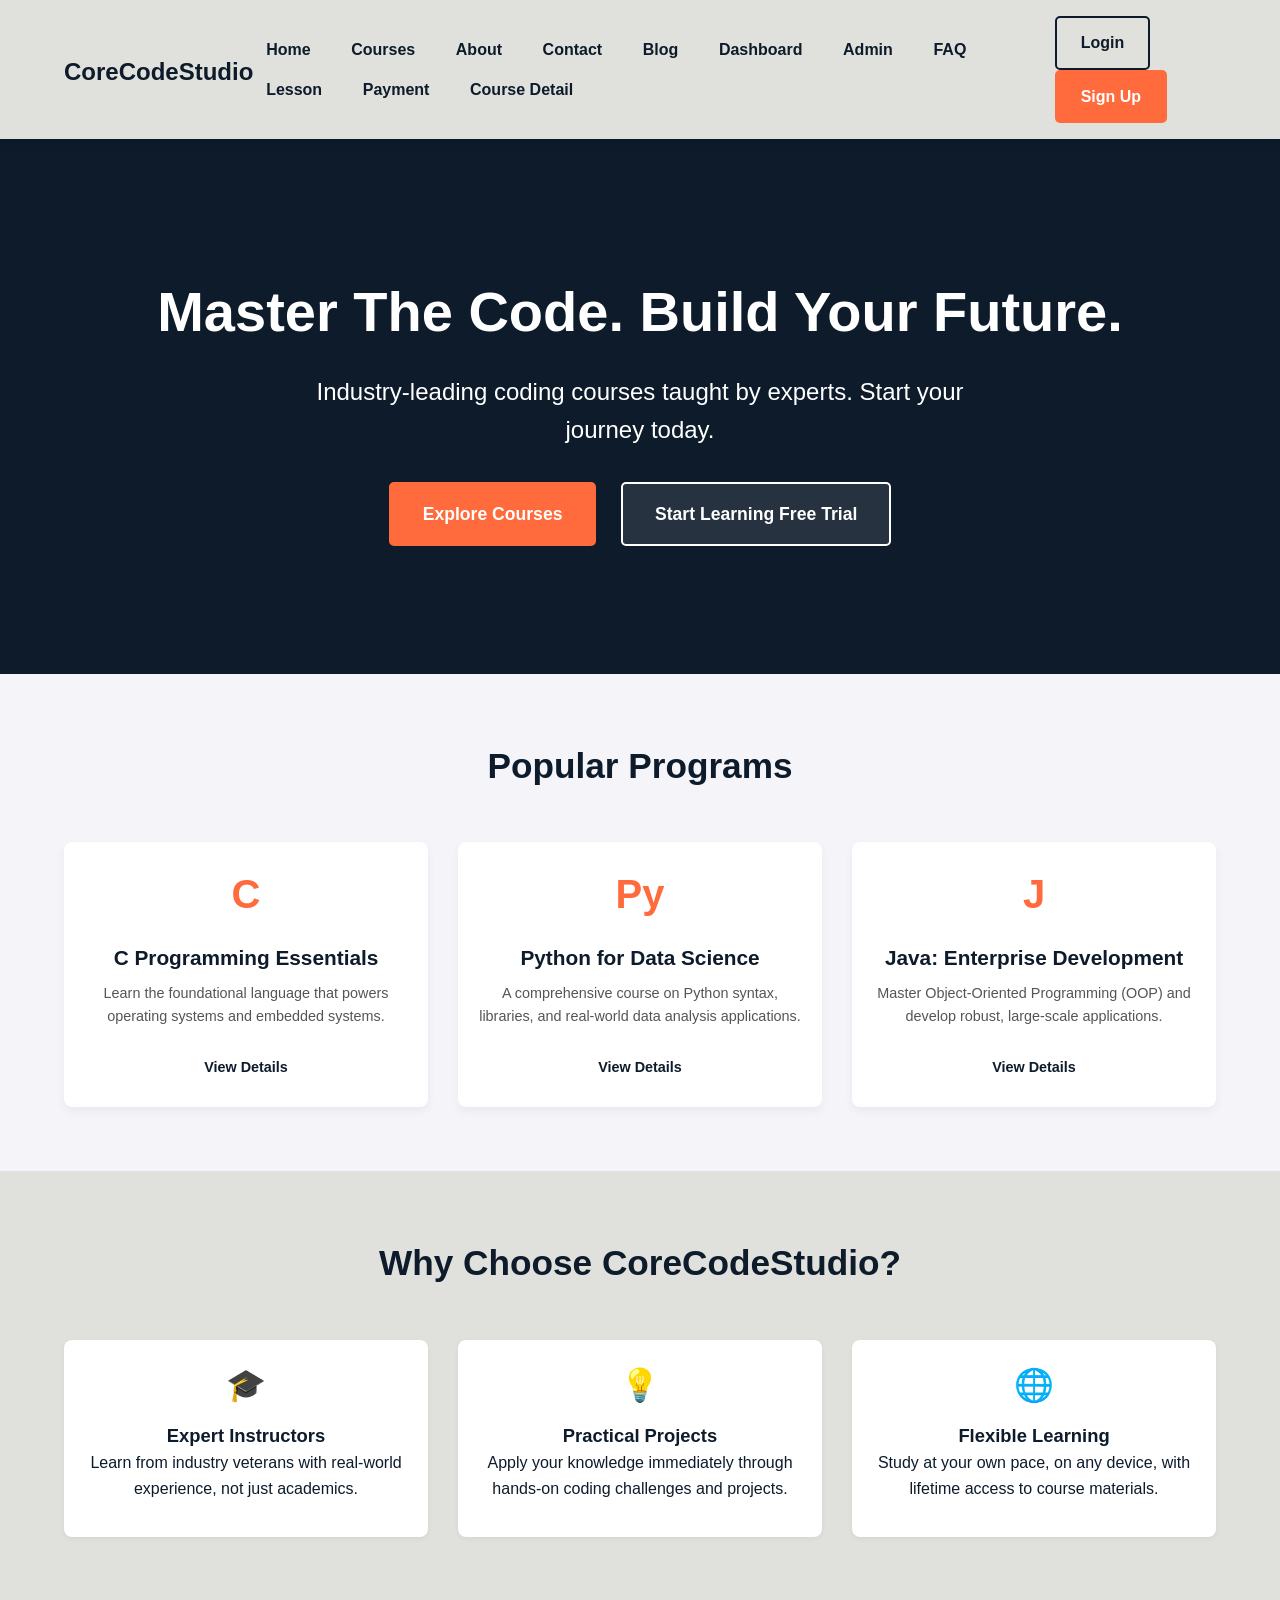
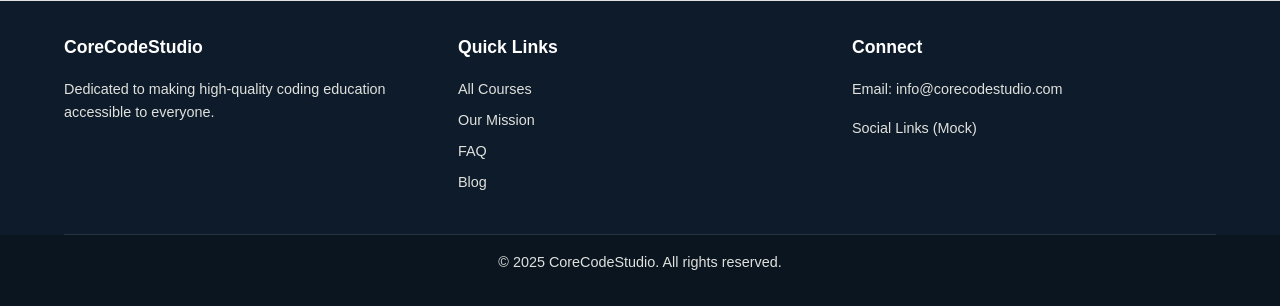
==== index.html @ 5cc0d213 "Initial commit -Project" ====
<!DOCTYPE html>
<html lang="en">
<head>
    <meta charset="UTF-8">
    <meta name="viewport" content="width=device-width, initial-scale=1.0">
    <title>CoreCodeStudio - Learn Coding, Build Your Future</title>
    <link rel="stylesheet" href="style.css">
</head>
<body>

    <header class="main-header">
        <div class="container nav-content">
            <h1 class="logo"><a href="index.html">CoreCodeStudio</a></h1>
            <nav class="main-nav">
                <ul>
                    <li><a href="index.html" class="active">Home</a></li>
                    <li><a href="course.html">Courses</a></li>
                    <li><a href="about.html">About</a></li>
                    <li><a href="contact.html">Contact</a></li>
                    <li><a href="blog.html">Blog</a></li>
                    <li><a href="dashboard.html">Dashboard</a></li>
                    <li><a href="admin.html">Admin</a></li>
                    <li><a href="FAQ.html">FAQ</a></li>
                    <li><a href="lesson.html">Lesson</a></li>
                    <li><a href="payement.html">Payment</a></li>
                    <li><a href="course-details.html">Course Detail</a></li>
                </ul>
            </nav>
            <div class="auth-buttons">
                <a href="login.html" class="btn btn-secondary">Login</a>
                <a href="signup.html" class="btn btn-primary">Sign Up</a>
            </div>
        </div>
    </header>

    <main>
        
        <section class="hero-banner">
            <div class="container hero-content">
                <h2>Master The Code. Build Your Future.</h2>
                <p>Industry-leading coding courses taught by experts. Start your journey today.</p>
                <div class="cta-group">
                    <a href="course.html" class="btn btn-primary btn-large">Explore Courses</a>
                    <a href="signup.html" class="btn btn-secondary btn-large">Start Learning Free Trial</a>
                </div>
            </div>
        </section>

        <section class="featured-courses section-padding">
            <div class="container">
                <h3 class="section-title">Popular Programs</h3>
                <div class="course-grid">
                    
                    <div class="course-card">
                        <div class="icon-placeholder">C</div>
                        <h4>C Programming Essentials</h4>
                        <p>Learn the foundational language that powers operating systems and embedded systems.</p>
                        <a href="course-details.html?id=c" class="btn btn-card">View Details</a>
                    </div>
                    
                    <div class="course-card">
                        <div class="icon-placeholder">Py</div>
                        <h4>Python for Data Science</h4>
                        <p>A comprehensive course on Python syntax, libraries, and real-world data analysis applications.</p>
                        <a href="course-details.html?id=python" class="btn btn-card">View Details</a>
                    </div>
                    
                    <div class="course-card">
                        <div class="icon-placeholder">J</div>
                        <h4>Java: Enterprise Development</h4>
                        <p>Master Object-Oriented Programming (OOP) and develop robust, large-scale applications.</p>
                        <a href="course-details.html?id=java" class="btn btn-card">View Details</a>
                    </div>

                </div>
            </div>
        </section>

        <section class="why-us bg-light section-padding">
            <div class="container">
                <h3 class="section-title">Why Choose CoreCodeStudio?</h3>
                <div class="benefit-grid">
                    <div class="benefit-item">
                        <span class="benefit-icon">🎓</span>
                        <h4>Expert Instructors</h4>
                        <p>Learn from industry veterans with real-world experience, not just academics.</p>
                    </div>
                    <div class="benefit-item">
                        <span class="benefit-icon">💡</span>
                        <h4>Practical Projects</h4>
                        <p>Apply your knowledge immediately through hands-on coding challenges and projects.</p>
                    </div>
                    <div class="benefit-item">
                        <span class="benefit-icon">🌐</span>
                        <h4>Flexible Learning</h4>
                        <p>Study at your own pace, on any device, with lifetime access to course materials.</p>
                    </div>
                </div>
            </div>
        </section>
    </main>

    <footer class="main-footer">
        <div class="container footer-content">
            <div class="footer-section about">
                <h4>CoreCodeStudio</h4>
                <p>Dedicated to making high-quality coding education accessible to everyone.</p>
            </div>
            <div class="footer-section links">
                <h4>Quick Links</h4>
                <ul>
                    <li><a href="course.html">All Courses</a></li>
                    <li><a href="about.html">Our Mission</a></li>
                    <li><a href="FAQ.html">FAQ</a></li>
                    <li><a href="blog.html">Blog</a></li>
                </ul>
            </div>
            <div class="footer-section contact">
                <h4>Connect</h4>
                <p>Email: info@corecodestudio.com</p>
                <p>Social Links (Mock)</p>
            </div>
        </div>
        <div class="footer-bottom">
            <p>&copy; 2025 CoreCodeStudio. All rights reserved.</p>
        </div>
    </footer>

   
    

    <script src="javascript.js" defer></script>
</body>
</html>
---- style.css ----
/*
 * CoreCodeStudio Global Stylesheet (style.css)
 * Colors:
 * - Dark Blue: #0D1B2A (Primary Background/Header)
 * - Light Blue/Gray: #E0E1DD (Light Backgrounds)
 * - White: #FFFFFF (Text/Card Background)
 * - Orange/Accent: #FF6B3D (Primary CTA)
 */

/* --- 0. BASE STYLES --- */
* {
    box-sizing: border-box;
    margin: 0;
    padding: 0;
}

body {
    font-family: 'Poppins', sans-serif;
    line-height: 1.6;
    color: #0D1B2A; /* Dark text on light backgrounds */
    background-color: #f4f4f9;
}

.container {
    width: 90%;
    max-width: 1200px;
    margin: 0 auto;
}

a {
    text-decoration: none;
    color: #0D1B2A;
    transition: color 0.3s;
}

ul {
    list-style: none;
}

h2, h3 {
    margin-bottom: 1rem;
    font-weight: 700;
}

p {
    margin-bottom: 1rem;
}

.section-padding {
    padding: 4rem 0;
}

.section-title {
    text-align: center;
    font-size: 2.2rem;
    margin-bottom: 3rem;
    color: #0D1B2A;
}

.bg-light {
    background-color: #E0E1DD;
}

/* --- 1. BUTTONS (CTAs) --- */
.btn {
    display: inline-block;
    padding: 0.75rem 1.5rem;
    border-radius: 5px;
    font-weight: 600;
    cursor: pointer;
    transition: background-color 0.3s, color 0.3s, transform 0.2s;
    text-align: center;
}

.btn-primary {
    background-color: #FF6B3D; /* Orange CTA */
    color: white;
    border: 2px solid #FF6B3D;
}

.btn-primary:hover {
    background-color: #e65f36;
    transform: translateY(-2px);
}

.btn-secondary {
    background-color: transparent;
    color: #0D1B2A;
    border: 2px solid #0D1B2A;
}

.btn-secondary:hover {
    background-color: #0D1B2A;
    color: white;
}

.btn-large {
    padding: 1rem 2rem;
    font-size: 1.1rem;
}

/* Button used on course cards */
.btn-card {
    padding: 0.5rem 1rem;
    border-radius: 3px;
    font-size: 0.9rem;
}

/* --- Payment + Checkout styles --- */
.payment-main {
    padding: 2rem 0;
}

.payment-grid {
    display: grid;
    grid-template-columns: 1fr 340px;
    gap: 22px;
    align-items: start;
}

.payment-form-area,
.order-summary {
    background: #ffffff;
    border-radius: 14px;
    border: 1px solid #e5e7eb;
    padding: 1.4rem;
    box-shadow: 0 8px 20px rgba(15, 23, 42, 0.05);
}

.payment-form-area h2 {
    margin-bottom: 1rem;
    font-size: 1.9rem;
}

.checkout-steps {
    color: #334155;
    margin-bottom: 1rem;
    font-weight: 600;
}

fieldset {
    border: 1px solid #dbe2ee;
    border-radius: 10px;
    padding: 1rem;
    margin-bottom: 1rem;
}

legend {
    font-weight: 700;
    color: #0f172a;
}

.radio-card {
    display: flex;
    align-items: center;
    gap: 10px;
    padding: 0.65rem 0.8rem;
    border: 1px solid #cbd5e1;
    border-radius: 10px;
    margin-bottom: 0.55rem;
    cursor: pointer;
    transition: border-color 0.2s, background-color 0.2s;
}

.radio-card input[type="radio"] {
    accent-color: #FF6B3D;
}

.radio-card:hover,
.radio-card input[type="radio"]:checked + * {
    background-color: #fff9f3;
    border-color: #ffb095;
}

.form-group {
    margin-bottom: 0.9rem;
}

label {
    display: block;
    margin-bottom: 0.35rem;
    font-weight: 600;
    color: #0f172a;
}

input[type="text"],
select {
    width: 100%;
    padding: 0.7rem 0.85rem;
    border: 1px solid #cbd5e1;
    border-radius: 8px;
    background: #f8fafc;
    color: #0f172a;
    line-height: 1.35;
}

input[type="text"]:focus,
select:focus {
    outline: none;
    border-color: #FF6B3D;
    box-shadow: 0 0 0 3px rgba(255, 107, 61, 0.18);
}

.form-row {
    display: grid;
    grid-template-columns: 1fr 1fr;
    gap: 0.8rem;
}

.half-width {
    width: 100%;
}

.btn-submit-payment {
    width: 100%;
    margin-top: 0.8rem;
    font-size: 1.05rem;
    padding: 0.95rem;
    border-radius: 10px;
}

.forgot-link {
    margin-left: 0.25rem;
    color: #0D1B2A;
    font-weight: 700;
}

.forgot-link:hover {
    color: #FF6B3D;
}

.order-summary h3 {
    margin-bottom: 1rem;
}

.summary-details,
.price-breakdown {
    background-color: #f8fafc;
    border: 1px solid #e2e8f0;
    border-radius: 10px;
    padding: 0.85rem;
    margin-bottom: 1rem;
}

.summary-item,
.price-item {
    display: flex;
    justify-content: space-between;
    margin-bottom: 0.5rem;
    color: #334155;
}

.price-item.total {
    font-weight: 700;
    font-size: 1.05rem;
}

.security-note {
    margin-top: 1rem;
    font-weight: 600;
    color: #0f172a;
}

@media (max-width: 1060px) {
    .payment-grid {
        grid-template-columns: 1fr;
    }
}

/* --- 2. HEADER/NAVBAR --- */
.main-header {
    background-color: #E0E1DD; /* Light header background */
    color: #0D1B2A;
    padding: 1rem 0;
    position: sticky;
    top: 0;
    z-index: 1000;
    box-shadow: 0 2px 10px rgba(0, 0, 0, 0.1);
}

.dark-mode .main-header {
    background-color: #0D1B2A;
    color: #0D1B2A;
}

.nav-content {
    display: flex;
    justify-content: space-between;
    align-items: center;
}

.logo a {
    color: #0D1B2A;
    font-size: 1.5rem;
    font-weight: 700;
}

.dark-mode .logo a {
    color: #0D1B2A;
}

.main-nav ul {
    display: flex;
    flex-wrap: wrap;
    gap: 15px;
}

.main-nav a {
    color: #0D1B2A;
    padding: 0.5rem 0.8rem;
    font-weight: 600;
    border-bottom: 2px solid transparent;
}

.dark-mode .main-nav a {
    color: #0D1B2A;
}

.main-nav a:hover,
.main-nav a.active {
    color: #0D1B2A;
    border-bottom: 2px solid #FF6B3D;
}

.auth-buttons a {
    margin-left: 10px;
}


/* --- 3. HERO BANNER --- */
.hero-banner {
    background: url('../images/hero-bg-mock.jpg') no-repeat center center/cover; /* Placeholder for a future image */
    background-color: #0D1B2A; /* Fallback color */
    color: white;
    padding: 8rem 0;
    text-align: center;
}

.hero-content h2 {
    font-size: 3.5rem;
    margin-bottom: 1rem;
    font-weight: 700;
}

.hero-content p {
    font-size: 1.5rem;
    max-width: 700px;
    margin: 0 auto 2rem auto;
    font-weight: 300;
}

.cta-group a {
    margin: 0 10px;
}

/* Style secondary button for better contrast on dark hero */
.hero-banner .btn-secondary {
    background-color: rgba(255, 255, 255, 0.1);
    color: white;
    border-color: white;
}
.hero-banner .btn-secondary:hover {
    background-color: white;
    color: #0D1B2A;
}


/* --- 4. FEATURED COURSES --- */
.course-grid {
    display: grid;
    grid-template-columns: repeat(auto-fit, minmax(300px, 1fr));
    gap: 30px;
}

.course-card {
    background-color: white;
    border-radius: 8px;
    padding: 20px;
    box-shadow: 0 4px 10px rgba(0, 0, 0, 0.05);
    transition: transform 0.3s, box-shadow 0.3s;
    text-align: center;
}

.course-card:hover {
    transform: translateY(-5px);
    box-shadow: 0 8px 20px rgba(0, 0, 0, 0.1);
}

.icon-placeholder {
    font-size: 2.5rem;
    font-weight: 700;
    color: #FF6B3D;
    margin-bottom: 15px;
}

.course-card h4 {
    color: #0D1B2A;
    margin-bottom: 0.5rem;
    font-size: 1.3rem;
}

.course-card p {
    font-size: 0.9rem;
    color: #555;
    min-height: 50px; /* Ensures card heights are similar */
}

/* Course page styles */
.course-card-lg {
    background-color: white;
    border-radius: 8px;
    overflow: hidden;
    box-shadow: 0 4px 10px rgba(0, 0, 0, 0.05);
    transition: transform 0.3s, box-shadow 0.3s;
    display: flex;
    margin-bottom: 20px;
}

.course-card-lg:hover {
    transform: translateY(-5px);
    box-shadow: 0 8px 20px rgba(0, 0, 0, 0.1);
}

.course-image {
    width: 200px;
    height: 150px;
    background-color: #ddd;
    flex-shrink: 0;
}

.course-image.python { background-color: #f0c330; }
.course-image.java { background-color: #3b5998; }
.course-image.javascript { background-color: #007acc; }
.course-image.cpp { background-color: #a80023; }

.course-info {
    padding: 20px;
    flex: 1;
}

.course-info h4 {
    color: #0D1B2A;
    margin-bottom: 10px;
    font-size: 1.4rem;
}

.course-desc {
    color: #666;
    margin-bottom: 15px;
    font-size: 0.95rem;
}

.course-meta {
    display: flex;
    justify-content: space-between;
    margin-bottom: 15px;
    font-size: 0.85rem;
    color: #888;
}

.course-actions {
    display: flex;
    justify-content: space-between;
    align-items: center;
}

.course-price {
    font-weight: bold;
    color: #FF6B3D;
    font-size: 1.2rem;
}

/* Blog styles */
.blog-post-card {
    background-color: white;
    border-radius: 8px;
    overflow: hidden;
    box-shadow: 0 4px 10px rgba(0, 0, 0, 0.05);
    transition: transform 0.3s, box-shadow 0.3s;
    margin-bottom: 20px;
}

.blog-post-card:hover {
    transform: translateY(-5px);
    box-shadow: 0 8px 20px rgba(0, 0, 0, 0.1);
}

.post-image {
    height: 200px;
    background-color: #ddd;
}

.post-image.featured { background-color: #f0c330; }
.post-image.webdev { background-color: #3b5998; }
.post-image.career { background-color: #007acc; }
.post-image.devops { background-color: #a80023; }

.post-content {
    padding: 20px;
}

.post-category {
    color: #FF6B3D;
    font-weight: bold;
    font-size: 0.8rem;
    text-transform: uppercase;
    margin-bottom: 10px;
    display: block;
}

.post-content h3, .post-content h4 {
    color: #0D1B2A;
    margin-bottom: 10px;
}

.post-summary {
    color: #666;
    margin-bottom: 15px;
}

.post-meta {
    display: flex;
    justify-content: space-between;
    align-items: center;
    font-size: 0.85rem;
    color: #888;
    margin-top: 15px;
}

.read-more {
    color: #FF6B3D;
    font-weight: bold;
}

/* Dashboard styles */
.course-progress-card {
    background-color: white;
    border-radius: 8px;
    padding: 20px;
    margin-bottom: 20px;
    box-shadow: 0 4px 10px rgba(0, 0, 0, 0.05);
}

.course-title-area {
    display: flex;
    justify-content: space-between;
    align-items: center;
    margin-bottom: 10px;
}

.status-badge {
    padding: 4px 8px;
    border-radius: 4px;
    font-size: 0.8rem;
    font-weight: bold;
}

.status-in-progress {
    background-color: #fff3cd;
    color: #856404;
}

.status-complete {
    background-color: #d4edda;
    color: #155724;
}

.course-progress-meta {
    color: #666;
    margin-bottom: 15px;
    font-size: 0.9rem;
}

.progress-bar-container {
    background-color: #e9ecef;
    border-radius: 10px;
    height: 10px;
    margin-bottom: 10px;
    overflow: hidden;
}

.progress-bar {
    height: 100%;
    background-color: #FF6B3D;
    border-radius: 10px;
    transition: width 0.3s;
}

.progress-bar.progress-35 { width: 35%; }
.progress-bar.progress-100 { width: 100%; }
.progress-bar.progress-5 { width: 5%; }

.progress-complete {
    background-color: #28a745;
}

.progress-footer {
    display: flex;
    justify-content: space-between;
    align-items: center;
}

.progress-percent {
    font-weight: bold;
    color: #FF6B3D;
}

.dashboard-stats-grid {
    display: grid;
    grid-template-columns: repeat(auto-fit, minmax(180px, 1fr));
    gap: 18px;
    margin: 1.4rem 0 2rem;
}

.stat-card {
    background-color: white;
    border-radius: 8px;
    padding: 16px;
    box-shadow: 0 4px 8px rgba(0,0,0,0.08);
}

.stat-card h3 {
    font-size: 0.95rem;
    color: #333;
    margin-bottom: 0.4rem;
}

.stat-value {
    font-size: 2rem;
    font-weight: 800;
    color: #0D1B2A;
    margin-bottom: 0.3rem;
}

.stat-card small {
    color: #666;
}

.activity-table-section {
    margin-top: 2rem;
}

.activity-table {
    width: 100%;
    border-collapse: collapse;
    background-color: white;
    border-radius: 8px;
    overflow: hidden;
    box-shadow: 0 4px 8px rgba(0,0,0,0.06);
}

.activity-table th,
.activity-table td {
    padding: 12px 14px;
    text-align: left;
    border-bottom: 1px solid #e5e7eb;
}

.activity-table th {
    background-color: #0D1B2A;
    color: #fff;
    font-weight: 700;
}

.activity-table tbody tr:nth-child(even) {
    background-color: #f8fafc;
}

/* --- 5. WHY CORECODESTUDIO --- */
.benefit-grid {
    display: grid;
    grid-template-columns: repeat(3, 1fr);
    gap: 30px;
    text-align: center;
}

.benefit-item {
    padding: 20px;
    background-color: white;
    border-radius: 8px;
    box-shadow: 0 2px 5px rgba(0, 0, 0, 0.05);
}

.benefit-icon {
    font-size: 2rem;
    display: block;
    margin-bottom: 10px;
}

.benefit-item h4 {
    color: #0D1B2A;
    font-size: 1.15rem;
}

/* --- 6. FOOTER --- */
.main-footer {
    background-color: #0D1B2A;
    color: #E0E1DD;
    padding: 2rem 0 0 0;
    font-size: 0.9rem;
}

.footer-content {
    display: flex;
    justify-content: space-between;
    gap: 30px;
    padding-bottom: 2rem;
    border-bottom: 1px solid rgba(255, 255, 255, 0.1);
}

.footer-section {
    flex: 1;
}

.footer-section h4 {
    color: white;
    margin-bottom: 1rem;
    font-size: 1.1rem;
}

.footer-section a {
    color: #E0E1DD;
    display: block;
    margin-bottom: 0.5rem;
}

.footer-section a:hover {
    color: #FF6B3D;
}

.footer-bottom {
    text-align: center;
    padding: 1rem 0;
    background-color: #0a1520; /* Slightly darker */
}


.faq-main .section-title {
    margin-bottom: 0.4rem;
}

.faq-main .section-subtitle {
    margin-bottom: 1rem;
    line-height: 1.6;
}

.faq-search-container {
    margin: 1.2rem 0 1.6rem;
    display: grid;
    grid-template-columns: 1fr auto;
    gap: 0.5rem;
}

.faq-search-container input {
    padding: 0.75rem 0.9rem;
    border: 1px solid #cbd5e1;
    border-radius: 8px;
    line-height: 1.5;
}

.faq-search-container button {
    border: none;
    background-color: #0D1B2A;
    color: #fff;
    border-radius: 8px;
    padding: 0.75rem 1rem;
    cursor: pointer;
}

.faq-category {
    margin-bottom: 1.5rem;
}

.faq-category h3 {
    margin-bottom: 0.7rem;
    font-size: 1.25rem;
    color: #0D1B2A;
}

.accordion-item {
    border: 1px solid #dbe2ee;
    border-radius: 8px;
    margin-bottom: 0.65rem;
    overflow: hidden;
}

.accordion-header {
    width: 100%;
    display: flex;
    justify-content: space-between;
    padding: 0.85rem 1rem;
    font-size: 1rem;
    font-weight: 600;
    background: #f8fafc;
    border: none;
    cursor: pointer;
}

.accordion-content {
    padding: 0.85rem 1rem 1rem;
    line-height: 1.75;
    color: #334155;
    background: #ffffff;
}

.accordion-content p {
    margin: 0;
}

.need-more-help {
    margin-top: 1.1rem;
    line-height: 1.6;
    font-weight: 600;
}

/* --- 7. MEDIA QUERIES (Responsiveness) --- */
@media (max-width: 992px) {
    .nav-content {
        flex-wrap: wrap;
        justify-content: center;
    }
    .main-nav {
        order: 2; /* Puts navigation below logo/auth buttons on wrap */
        width: 100%;
        margin-top: 15px;
    }
    .main-nav ul {
        justify-content: center;
    }
    .hero-content h2 {
        font-size: 2.8rem;
    }
    .benefit-grid {
        grid-template-columns: repeat(auto-fit, minmax(250px, 1fr));
    }
}
/* Styling for JavaScript Validation Errors */
/* --- SCROLL EFFECT FOR HEADER (Add to style.css) --- */
.main-header {
    /* Ensure transitions are smooth */
    transition: padding 0.3s ease, box-shadow 0.3s ease; 
}

.main-header.scrolled {
    padding: 10px 0; /* Shrink header slightly when scrolled */
    box-shadow: 0 2px 10px rgba(0, 0, 0, 0.1);
    background-color: white; /* Ensure solid background when sticky */
}

/* Ensure nav-content items remain centered */
.main-header.scrolled .nav-content {
    align-items: center; 
}

@media (max-width: 768px) {
    .hero-banner {
        padding: 6rem 0;
    }
    .hero-content h2 {
        font-size: 2rem;
    }
    .hero-content p {
        font-size: 1.1rem;
    }
    .footer-content {
        flex-direction: column;
        text-align: center;
    }
    .cta-group {
        display: flex;
        flex-direction: column;
        gap: 10px;
    }
    .cta-group a {
        margin: 0;
    }
}

/* --- Admin + Dashboard + Lesson + Payment improvements --- */
.admin-wrapper,
.dashboard-layout,
.lesson-view-container,
.payment-main {
    display: grid;
    grid-template-columns: 280px 1fr;
    gap: 24px;
    margin: 1.5rem auto;
    width: 90%;
    max-width: 1200px;
}

.admin-sidebar,
.dashboard-sidebar,
.lesson-sidebar {
    background-color: white;
    border-radius: 10px;
    padding: 18px;
    box-shadow: 0 6px 16px rgba(0,0,0,0.08);
    min-height: min-content;
}

.admin-content-area,
.dashboard-content,
.lesson-content,
.payment-form-area,
.order-summary {
    background-color: white;
    border-radius: 10px;
    padding: 18px;
    box-shadow: 0 6px 16px rgba(0,0,0,0.08);
}

.admin-header,
.welcome-section,
.lesson-header,
.payment-form-area h2 {
    margin-bottom: 1rem;
}

.stats-grid,
.data-panels-grid {
    display: grid;
    gap: 16px;
    grid-template-columns: repeat(auto-fit, minmax(210px, 1fr));
    margin-bottom: 1.5rem;
}

.stat-card {
    display: flex;
    flex-direction: column;
    gap: 0.5rem;
    padding: 16px;
}

.stat-icon {
    font-size: 1.5rem;
}

.stat-label {
    color: #667085;
    font-weight: 600;
    font-size: 0.88rem;
    text-transform: uppercase;
}

.stat-value {
    font-size: 2rem;
    letter-spacing: 0.03em;
}

.stat-trend {
    font-size: 0.85rem;
}

.trend-up {color: #16a34a;}
.trend-down {color: #ef4444;}
.trend-neutral {color: #444;}

.activity-table,
.order-summary table {
    width: 100%;
    border-collapse: collapse;
    margin-top: 1rem;
}

.activity-table th,
.activity-table td,
.order-summary td,
.order-summary th {
    padding: 10px 12px;
    border-bottom: 1px solid #e5e7eb;
    text-align: left;
}

.activity-table th,
.order-summary th {
    background-color: #0D1B2A;
    color: #fff;
    font-weight: 600;
}

.activity-table tbody tr:nth-child(even),
.order-summary tr:nth-child(even) {
    background-color: #f8fafc;
}

.order-summary {
    width: 100%;
}

.order-summary h3,
.order-summary .summary-item,
.order-summary .price-item {
    margin-bottom: 10px;
}

.price-breakdown .price-item {
    display: flex;
    justify-content: space-between;
    font-size: 0.95rem;
}

.price-breakdown .price-item.total {
    font-weight: 700;
    font-size: 1.1rem;
}

.btn-submit-payment {
    width: 100%;
    margin-top: 1rem;
}

.lesson-sidebar .lesson-item {
    box-shadow: 0 2px 6px rgba(0,0,0,0.05);
    border-radius: 8px;
    margin-bottom: 8px;
    padding: 8px;
}

.lesson-tabs {
    margin-top: 1.2rem;
}

.tab-header {
    display: flex;
    gap: 8px;
    flex-wrap: wrap;
    margin-bottom: 1rem;
}

.tab-button {
    background-color: #f8fafc;
    border: 1px solid #d1d5db;
    color: #0D1B2A;
    padding: 8px 12px;
    border-radius: 6px;
    cursor: pointer;
}

.tab-button.active {
    background-color: #0D1B2A;
    color: #fff;
    border-color: #0D1B2A;
}

.tab-content {
    display: none;
    padding: 1rem;
    background: #f8fafc;
    border-radius: 8px;
}

.tab-content.active {
    display: block;
}

@media (max-width: 1200px) {
    .admin-wrapper,
    .dashboard-layout,
    .lesson-view-container,
    .payment-main {
        grid-template-columns: 1fr;
    }

    .top-courses,
    .recent-activity,
    .order-summary,
    .payment-form-area,
    .lesson-sidebar,
    .admin-sidebar {
        width: 100%;
    }
}
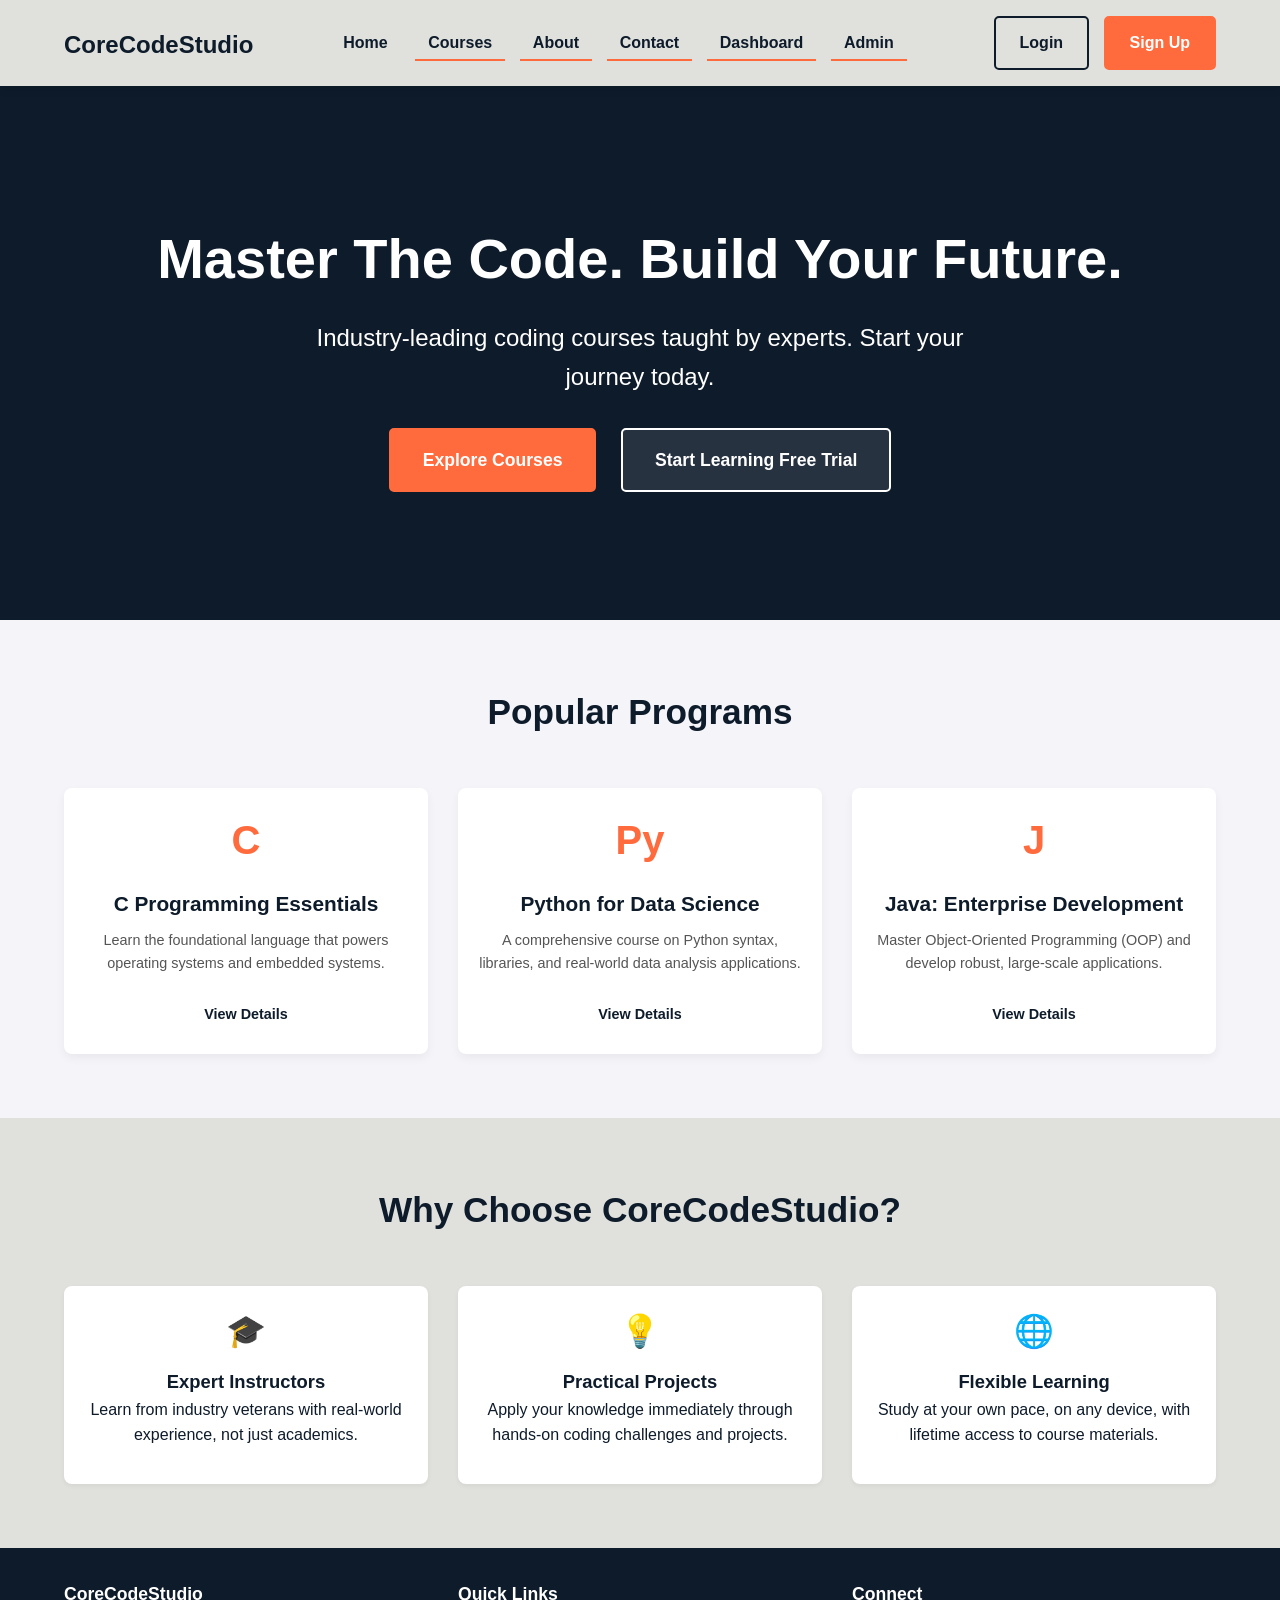
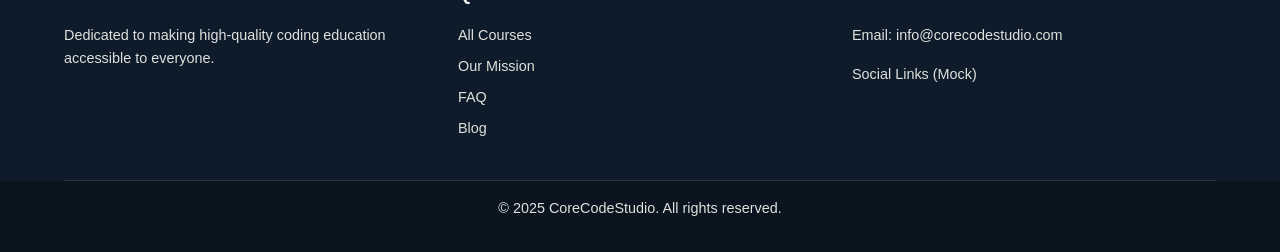
==== commit fe9b957f: "Updated project" ====
--- a/index.html
+++ b/index.html
@@ -17,13 +17,8 @@
                     <li><a href="course.html">Courses</a></li>
                     <li><a href="about.html">About</a></li>
                     <li><a href="contact.html">Contact</a></li>
-                    <li><a href="blog.html">Blog</a></li>
                     <li><a href="dashboard.html">Dashboard</a></li>
                     <li><a href="admin.html">Admin</a></li>
-                    <li><a href="FAQ.html">FAQ</a></li>
-                    <li><a href="lesson.html">Lesson</a></li>
-                    <li><a href="payement.html">Payment</a></li>
-                    <li><a href="course-details.html">Course Detail</a></li>
                 </ul>
             </nav>
             <div class="auth-buttons">
